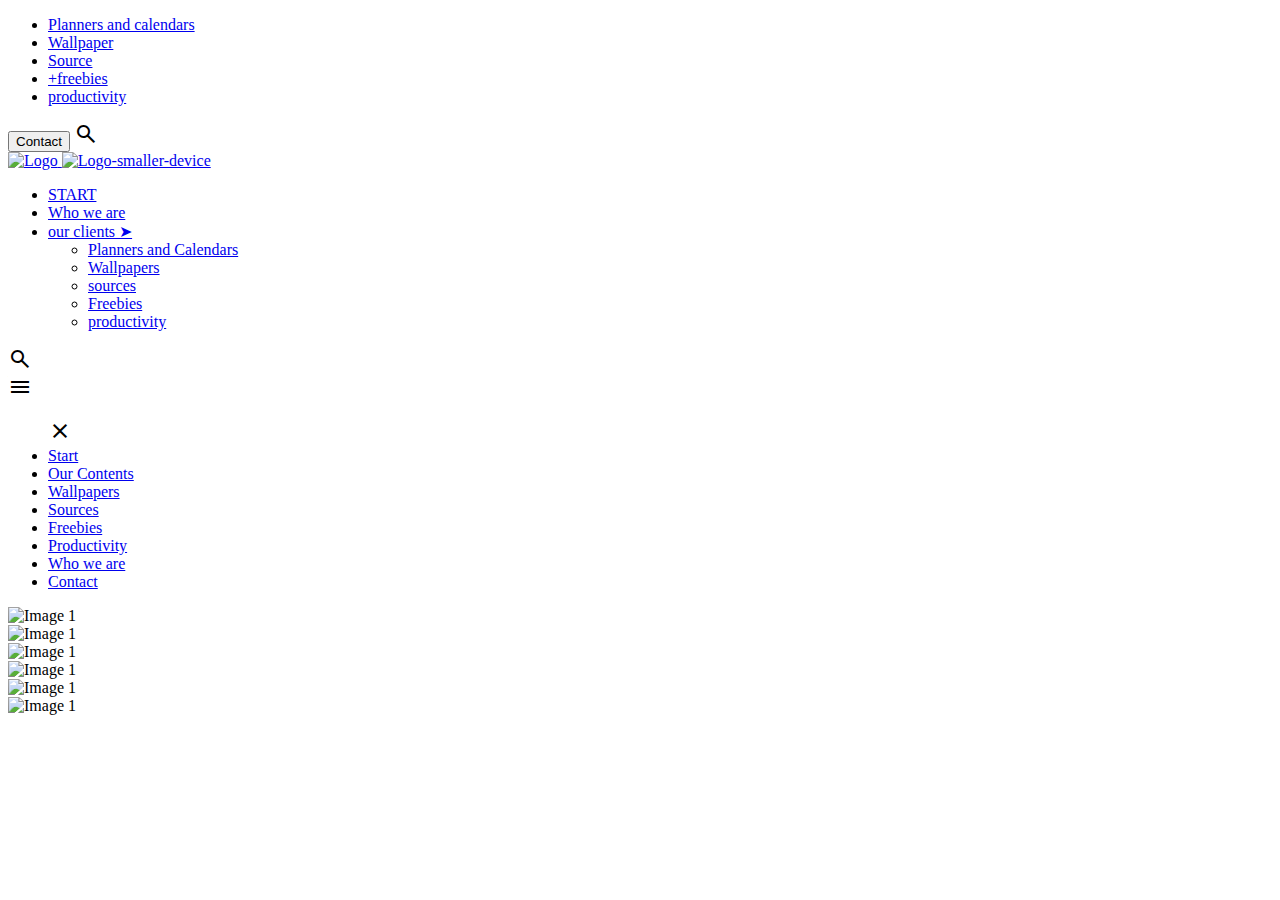
==== index.html @ 9fb8df24 "first commit" ====
<!DOCTYPE html>
<html lang="en">
  <head>
    <meta charset="UTF-8" />
    <meta name="viewport" content="width=device-width, initial-scale=1.0" />
    <title>Apenas Detalhes</title>
    <link rel="stylesheet" href="/client/styles.css" />
    <link
      rel="stylesheet"
      href="https://fonts.googleapis.com/css2?family=Material+Symbols+Outlined:opsz,wght,FILL,GRAD@20..48,100..700,0..1,-50..200"
    />
  </head>
  <body>
    <div class="wrapper">
      <div class="top-header">
        <nav class="top-header-left-side">
          <ul>
            <li><a href="#">Planners and calendars</a></li>
            <li><a href="#">Wallpaper</a></li>
            <li><a href="#">Source</a></li>
            <li><a href="#">+freebies</a></li>
            <li><a href="#">productivity</a></li>
          </ul>
        </nav>

        <div class="top-header-right-side">
          <button class="top-right-side-btn">Contact</button>
          <span class="material-symbols-outlined search-icon"> search </span>
        </div>
      </div>

      <header>
        <div class="main-header-logo-container-left-side">
          <a class="logo" href="#">
            <img
              class="logo-img"
              src="/client/images/site-logo-pri-apenas-detalhes-2048x228.png"
              alt="Logo"
            />
          </a>

          <a href="#">
            <img
              class="smaller-device-logo"
              src="/client/images/site-logo-sec-apenas-detalhes.png"
              alt="Logo-smaller-device"
            />
          </a>
        </div>
        <nav class="main-header-container-right-side">
          <ul class="main-header-container-ul">
            <li><a href="#">START</a></li>
            <li><a href="#">Who we are</a></li>
            <li id="menu-products">
              <a href="#">our clients &#x27A4;</a>

              <ul class="dropdown_products" id="dropdown-products">
                <li><a href="#">Planners and Calendars</a></li>
                <li><a href="#">Wallpapers</a></li>
                <li><a href="#">sources</a></li>
                <li><a href="#">Freebies</a></li>
                <li><a href="#">productivity</a></li>
              </ul>
            </li>
          </ul>

          <div class="smaller-device-hamburger-menu">
            <div class="search-icon-contianer">
              <span class="material-symbols-outlined search-icon">
                search
              </span>
            </div>
            <div class="hamburger-menu-icon-container">
              <span class="material-symbols-outlined hamburger-icon">
                menu
              </span>

              <div id="overlay">
                <ul class="hamburger-items">
                  <span class="material-symbols-outlined" id="close-icon">
                    close
                  </span>
                  <li><a href="#">Start</a></li>
                  <li><a href="#">Our Contents</a></li>
                  <li><a href="#">Wallpapers</a></li>
                  <li><a href="#">Sources</a></li>
                  <li><a href="#">Freebies</a></li>
                  <li><a href="#">Productivity</a></li>
                  <li><a href="#">Who we are</a></li>
                  <li><a href="#">Contact</a></li>
                </ul>
              </div>
            </div>
          </div>
        </nav>
      </header>

      <div class="slider">
        <div class="slides">
          <div class="slide">
            <img
              src="/client/images/apenas-detalhes-slide-inicio-1-2048x1415.jpg"
              alt="Image 1"
            />
          </div>
          <div class="slide">
            <img
              src="/client/images/apenas-detalhes-slide-inicio-2.jpg"
              alt="Image 1"
            />
          </div>
          <div class="slide">
            <img
              src="/client/images/apenas-detalhes-slide-inicio-3.jpg"
              alt="Image 1"
            />
          </div>
          <div class="slide">
            <img
              src="/client/images/apenas-detalhes-slide-inicio-4.jpg"
              alt="Image 1"
            />
          </div>
          <div class="slide">
            <img
              src="/client/images/apenas-detalhes-slide-inicio-6.jpg"
              alt="Image 1"
            />
          </div>
          <div class="slide">
            <img
              src="/client/images/apenas-detalhes-slide-inicio-7.jpg"
              alt="Image 1"
            />
          </div>
          <!-- Add more slides as needed -->
        </div>
      </div>
    </div>
    <script src="/client/index.js"></script>
  </body>
</html>
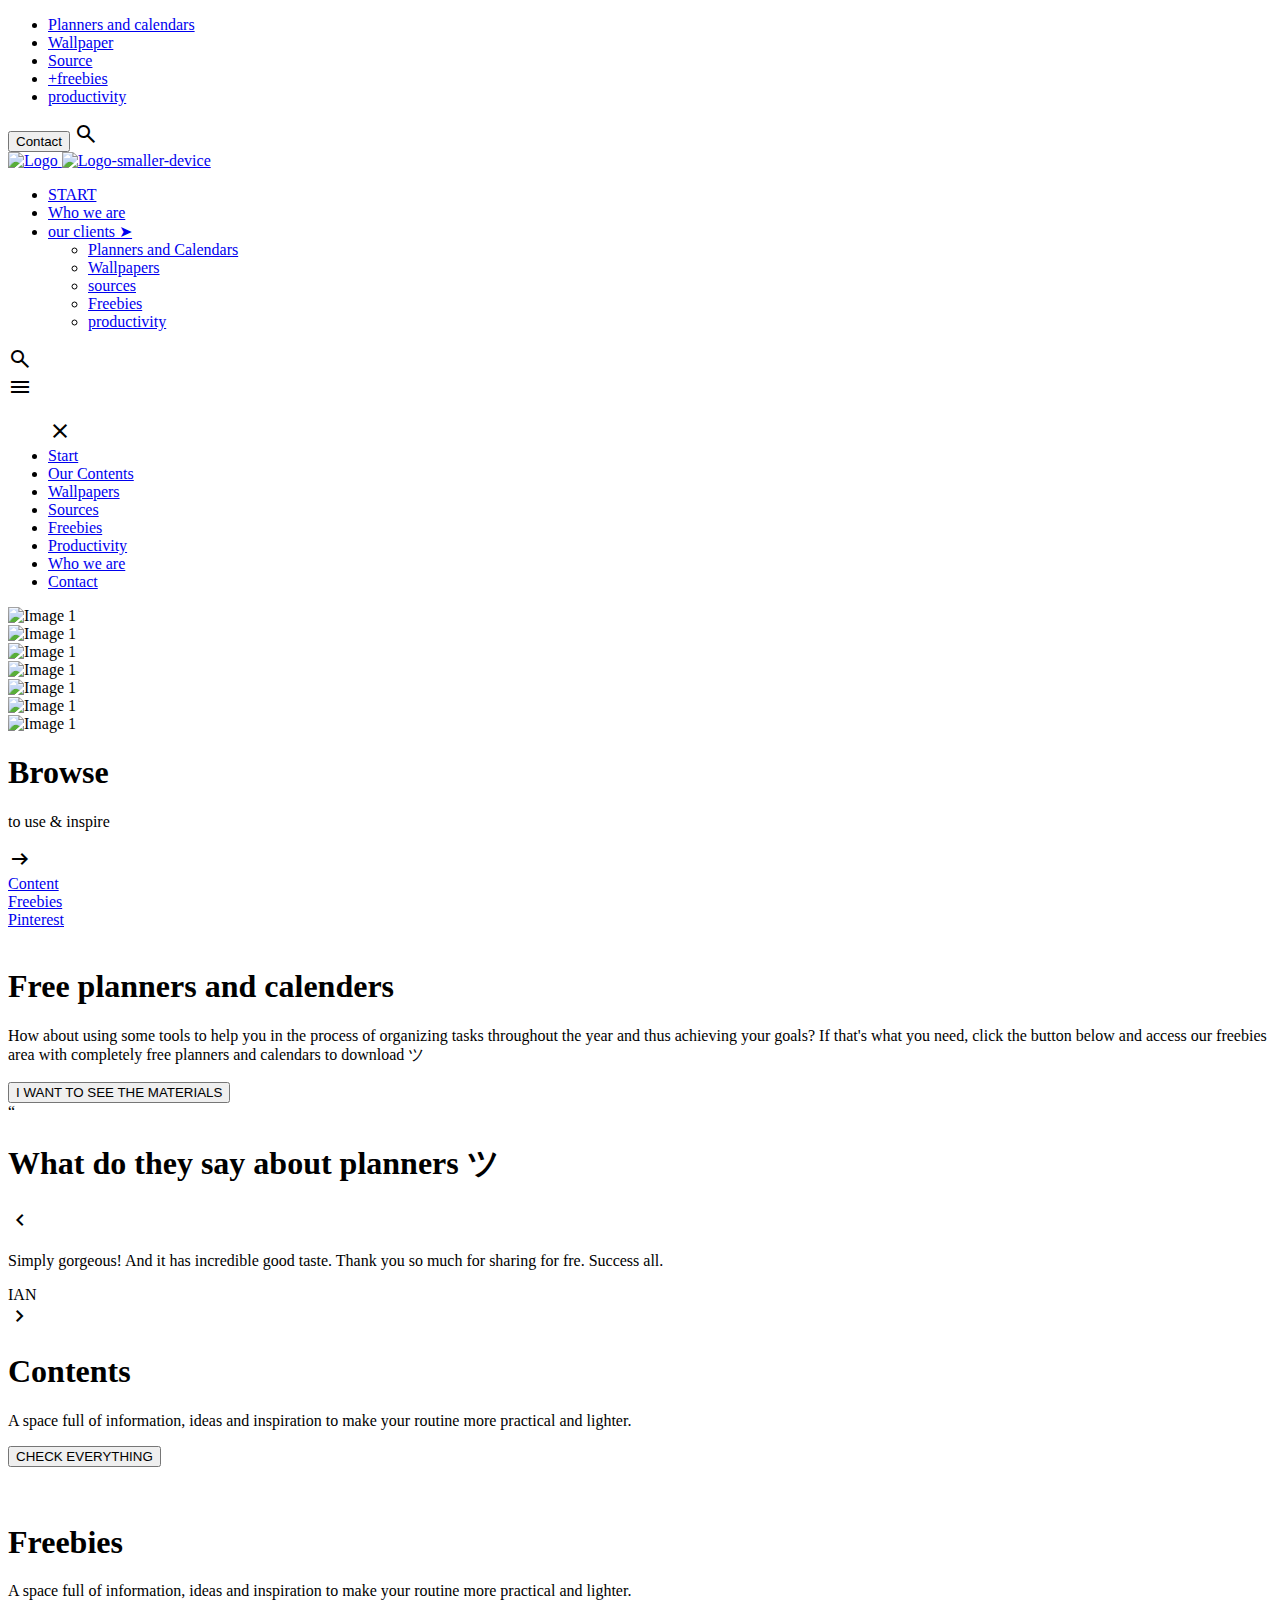
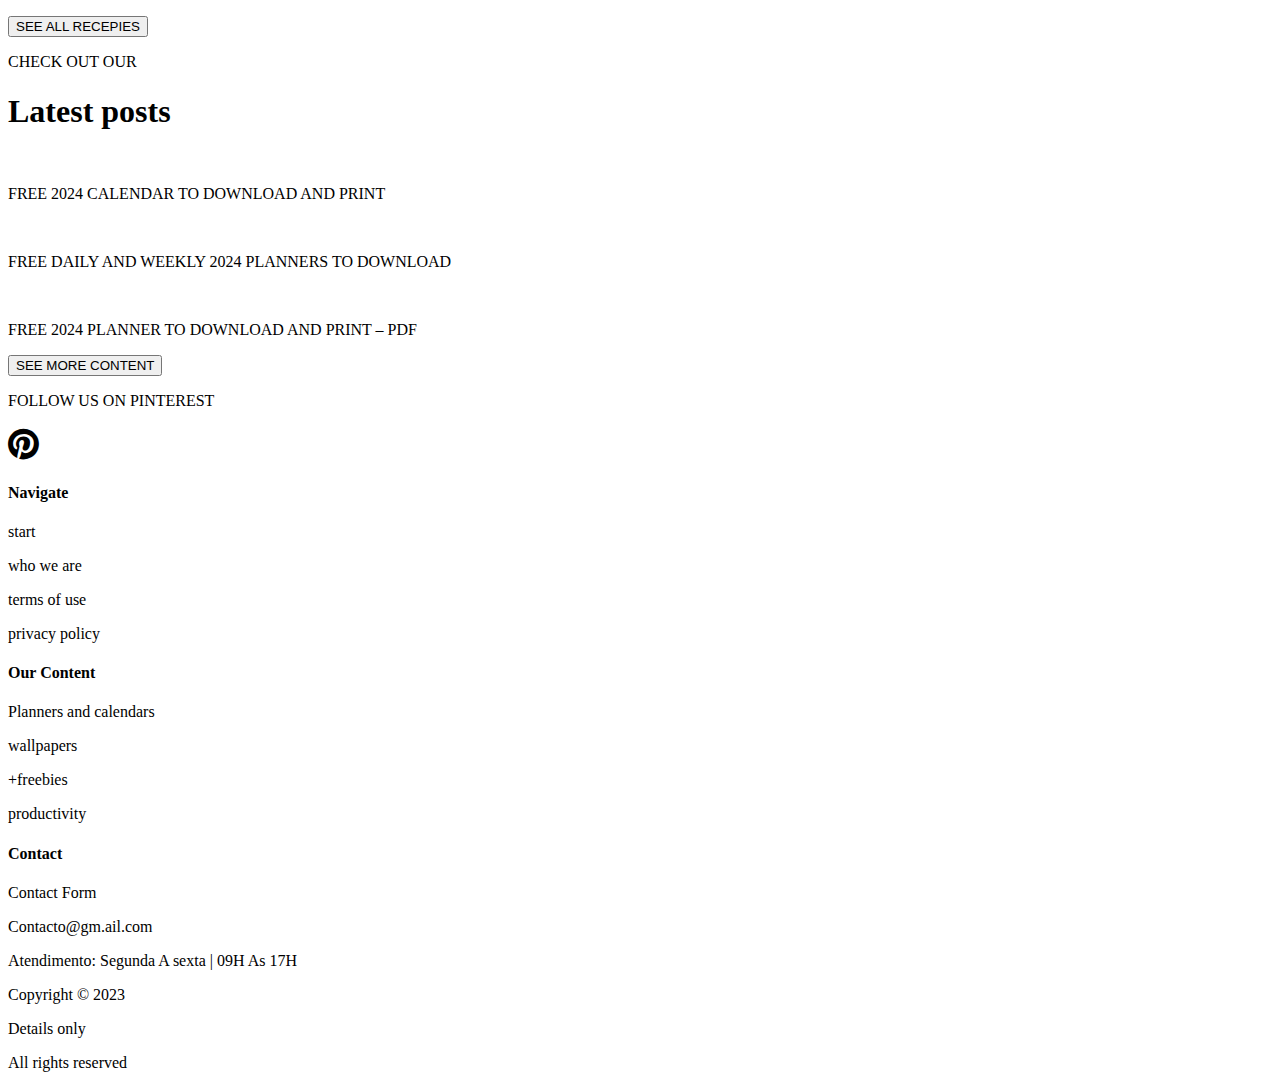
==== commit e31c0d54: "finished the front page" ====
--- a/index.html
+++ b/index.html
@@ -7,6 +7,10 @@
     <link rel="stylesheet" href="/client/styles.css" />
     <link
       rel="stylesheet"
+      href="https://cdnjs.cloudflare.com/ajax/libs/font-awesome/4.7.0/css/font-awesome.min.css"
+    />
+    <link
+      rel="stylesheet"
       href="https://fonts.googleapis.com/css2?family=Material+Symbols+Outlined:opsz,wght,FILL,GRAD@20..48,100..700,0..1,-50..200"
     />
   </head>
@@ -14,7 +18,7 @@
     <div class="wrapper">
       <div class="top-header">
         <nav class="top-header-left-side">
-          <ul>
+          <ul id="#navbar">
             <li><a href="#">Planners and calendars</a></li>
             <li><a href="#">Wallpaper</a></li>
             <li><a href="#">Source</a></li>
@@ -94,49 +98,252 @@
           </div>
         </nav>
       </header>
-
-      <div class="slider">
-        <div class="slides">
-          <div class="slide">
-            <img
-              src="/client/images/apenas-detalhes-slide-inicio-1-2048x1415.jpg"
-              alt="Image 1"
-            />
-          </div>
-          <div class="slide">
-            <img
-              src="/client/images/apenas-detalhes-slide-inicio-2.jpg"
-              alt="Image 1"
-            />
-          </div>
-          <div class="slide">
-            <img
-              src="/client/images/apenas-detalhes-slide-inicio-3.jpg"
-              alt="Image 1"
-            />
-          </div>
-          <div class="slide">
-            <img
-              src="/client/images/apenas-detalhes-slide-inicio-4.jpg"
-              alt="Image 1"
-            />
-          </div>
-          <div class="slide">
-            <img
-              src="/client/images/apenas-detalhes-slide-inicio-6.jpg"
-              alt="Image 1"
-            />
-          </div>
-          <div class="slide">
-            <img
-              src="/client/images/apenas-detalhes-slide-inicio-7.jpg"
-              alt="Image 1"
-            />
-          </div>
-          <!-- Add more slides as needed -->
-        </div>
-      </div>
     </div>
+
+    <main>
+      <div class="image-wrapper">
+        <div class="slide">
+          <img
+            src="/client/images/apenas-detalhes-slide-inicio-1-2048x1415.jpg"
+            alt="Image 1"
+          />
+        </div>
+        <div class="slide">
+          <img
+            src="/client/images/apenas-detalhes-slide-inicio-2.jpg"
+            alt="Image 1"
+          />
+        </div>
+        <div class="slide">
+          <img
+            src="/client/images/apenas-detalhes-slide-inicio-3.jpg"
+            alt="Image 1"
+          />
+        </div>
+        <div class="slide">
+          <img
+            src="/client/images/apenas-detalhes-slide-inicio-4.jpg"
+            alt="Image 1"
+          />
+        </div>
+        <div class="slide">
+          <img
+            src="/client/images/apenas-detalhes-home-1-new-2048x1415.jpg"
+            alt="Image 1"
+          />
+        </div>
+        <div class="slide">
+          <img
+            src="/client/images/apenas-detalhes-slide-inicio-6.jpg"
+            alt="Image 1"
+          />
+        </div>
+        <div class="slide">
+          <img
+            src="/client/images/apenas-detalhes-slide-inicio-7.jpg"
+            alt="Image 1"
+          />
+        </div>
+
+        <!-- Add more slides as needed -->
+      </div>
+    </main>
+
+    <div class="wrapper">
+      <section class="browse-section">
+        <div class="browse-text">
+          <h1>Browse</h1>
+          <p>to use & inspire</p>
+          <span class="material-symbols-outlined arrow-right-icon">
+            arrow_right_alt
+          </span>
+        </div>
+        <div class="browse-content-container">
+          <div class="contents background1"><a href="#">Content</a></div>
+          <div class="contents background2"><a href="#">Freebies</a></div>
+          <div class="contents background3"><a href="#">Pinterest</a></div>
+        </div>
+      </section>
+
+      <section class="planers">
+        <div class="left-side-planers">
+          <div class="slider-planers">
+            <div id="img-slider">
+              <img
+                class="changer-img"
+                src="/client/images/apenas-detalhes-planejamento-inicio-1-scaled.jpg"
+                alt=""
+              />
+            </div>
+          </div>
+        </div>
+
+        <div class="right-side-planers">
+          <h1>Free planners and calenders</h1>
+          <p>
+            How about using some tools to help you in the process of organizing
+            tasks throughout the year and thus achieving your goals? If that's
+            what you need, click the button below and access our freebies area
+            with completely free planners and calendars to download ツ
+          </p>
+          <a href="#">
+            <button class="right-side-planers-btn">
+              I WANT TO SEE THE MATERIALS
+            </button>
+          </a>
+        </div>
+      </section>
+
+      <section class="about-planners">
+        <div class="about-container">
+          <div class="about-container-header">
+            <span class="reverse-comma">“</span>
+            <h1>What do they say about planners ツ</h1>
+          </div>
+
+          <div class="about-text-carousel">
+            <span class="material-symbols-outlined" id="arrow-carousel1">
+              chevron_left
+            </span>
+
+            <div class="about-text-container">
+              <p class="review">
+                Simply gorgeous! And it has incredible good taste. Thank you so
+                much for sharing for fre. Success all.
+              </p>
+              <span class="name">IAN</span>
+            </div>
+
+            <span class="material-symbols-outlined" id="arrow-carousel2">
+              chevron_right
+            </span>
+          </div>
+        </div>
+      </section>
+    </div>
+
+    <section class="check-everything">
+      <div class="left-section-check">
+        <h1>Contents</h1>
+        <p>
+          A space full of information, ideas and inspiration to make your
+          routine more practical and lighter.
+        </p>
+        <button class="check-verything-btn">CHECK EVERYTHING</button>
+      </div>
+
+      <div class="right-section-check">
+        <div class="img-container-check">
+          <img
+            src="/client/images/apenas-detalhes-quadro-conteudos-inicio-1-2048x2048.jpg"
+            alt=""
+          />
+        </div>
+      </div>
+    </section>
+
+    <section class="see-all-recepies">
+      <div class="left-section-recepies">
+        <div class="img-container-check">
+          <img
+            src="/client/images/apenas-detalhes-quadro-conteudos-inicio-2-2048x2048.jpg"
+            alt=""
+          />
+        </div>
+      </div>
+
+      <div class="right-section-recepies">
+        <h1>Freebies</h1>
+        <p>
+          A space full of information, ideas and inspiration to make your
+          routine more practical and lighter.
+        </p>
+        <button class="see-all-recepies-btn">SEE ALL RECEPIES</button>
+      </div>
+    </section>
+
+    <section class="latest">
+      <div class="latest-header">
+        <p>CHECK OUT OUR</p>
+        <h1>Latest posts</h1>
+      </div>
+
+      <div class="latest-container">
+        <div class="latest-container-items">
+          <div class="latest-img-container">
+            <img
+              src="/client/images/apenas-detalhes-planejamento-inicio-3-scaled.jpg"
+              alt=""
+            />
+          </div>
+          <p>FREE 2024 CALENDAR TO DOWNLOAD AND PRINT</p>
+        </div>
+        <div class="latest-container-items">
+          <div class="latest-img-container">
+            <img
+              src="/client/images/apenas-detalhes-planejamento-inicio-2-scaled.jpg"
+              alt=""
+            />
+          </div>
+
+          <p>FREE DAILY AND WEEKLY 2024 PLANNERS TO DOWNLOAD</p>
+        </div>
+        <div class="latest-container-items">
+          <div class="latest-img-container">
+            <img
+              src="/client/images/apenas-detalhes-planejamento-inicio-1-scaled.jpg"
+              alt=""
+            />
+          </div>
+
+          <p>FREE 2024 PLANNER TO DOWNLOAD AND PRINT – PDF</p>
+        </div>
+      </div>
+
+      <div class="latest-button">
+        <button class="see-more-btn">SEE MORE CONTENT</button>
+      </div>
+    </section>
+
+    <footer>
+      <div class="top-footer">
+        <p>FOLLOW US ON PINTEREST</p>
+        <i class="fa fa-pinterest" style="font-size: 36px"></i>
+      </div>
+
+      <div class="middle-footer">
+        <div class="middle-footer-container">
+          <h4>Navigate</h4>
+          <p>start</p>
+          <p>who we are</p>
+          <p>terms of use</p>
+          <p>privacy policy</p>
+        </div>
+
+        <div class="middle-footer-container">
+          <h4>Our Content</h4>
+          <p>Planners and calendars</p>
+          <p>wallpapers</p>
+          <p>+freebies</p>
+          <p>productivity</p>
+        </div>
+
+        <div class="middle-footer-container">
+          <h4>Contact</h4>
+          <p>Contact Form</p>
+          <p>Contacto@gm.ail.com</p>
+          <p>Atendimento: Segunda A sexta | 09H As 17H</p>
+        </div>
+      </div>
+
+      <div class="bottom-footer">
+        <p>Copyright © 2023</p>
+
+        <p>Details only</p>
+        <p>All rights reserved</p>
+      </div>
+    </footer>
+
     <script src="/client/index.js"></script>
   </body>
 </html>
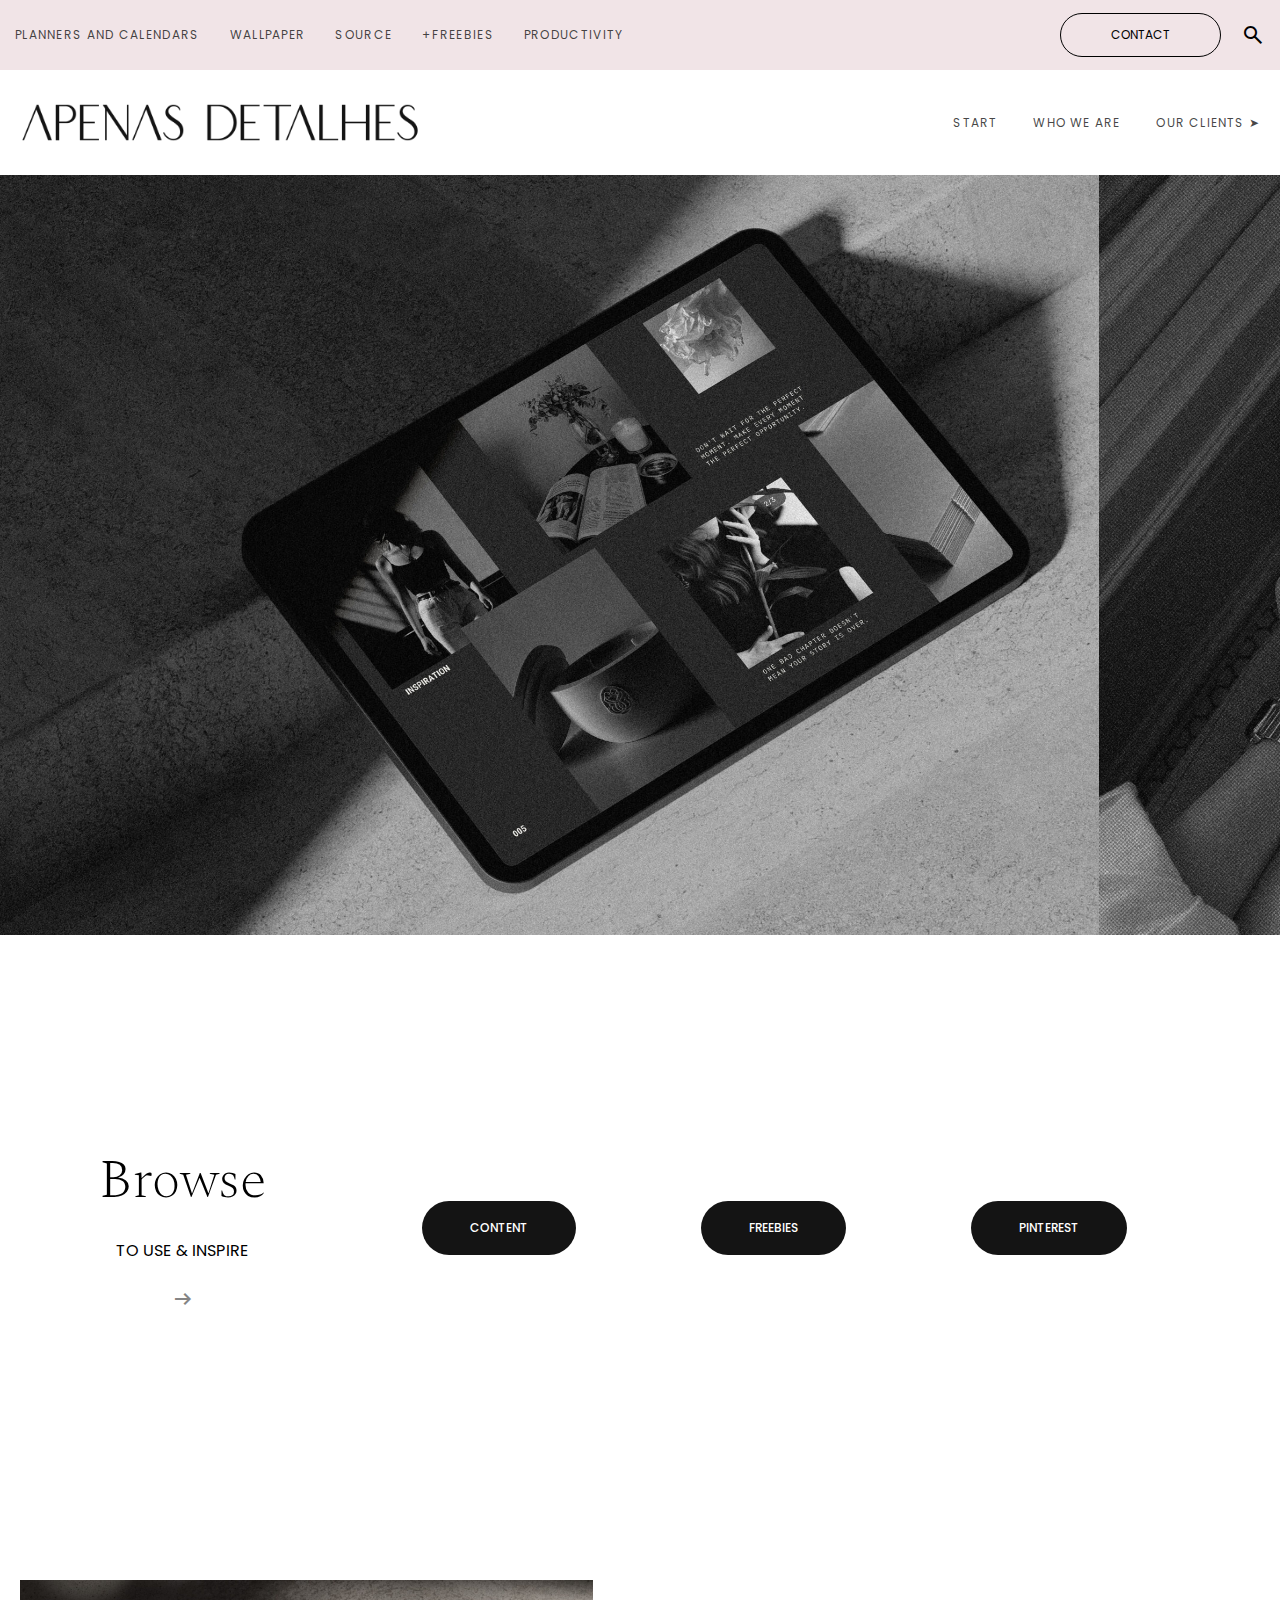
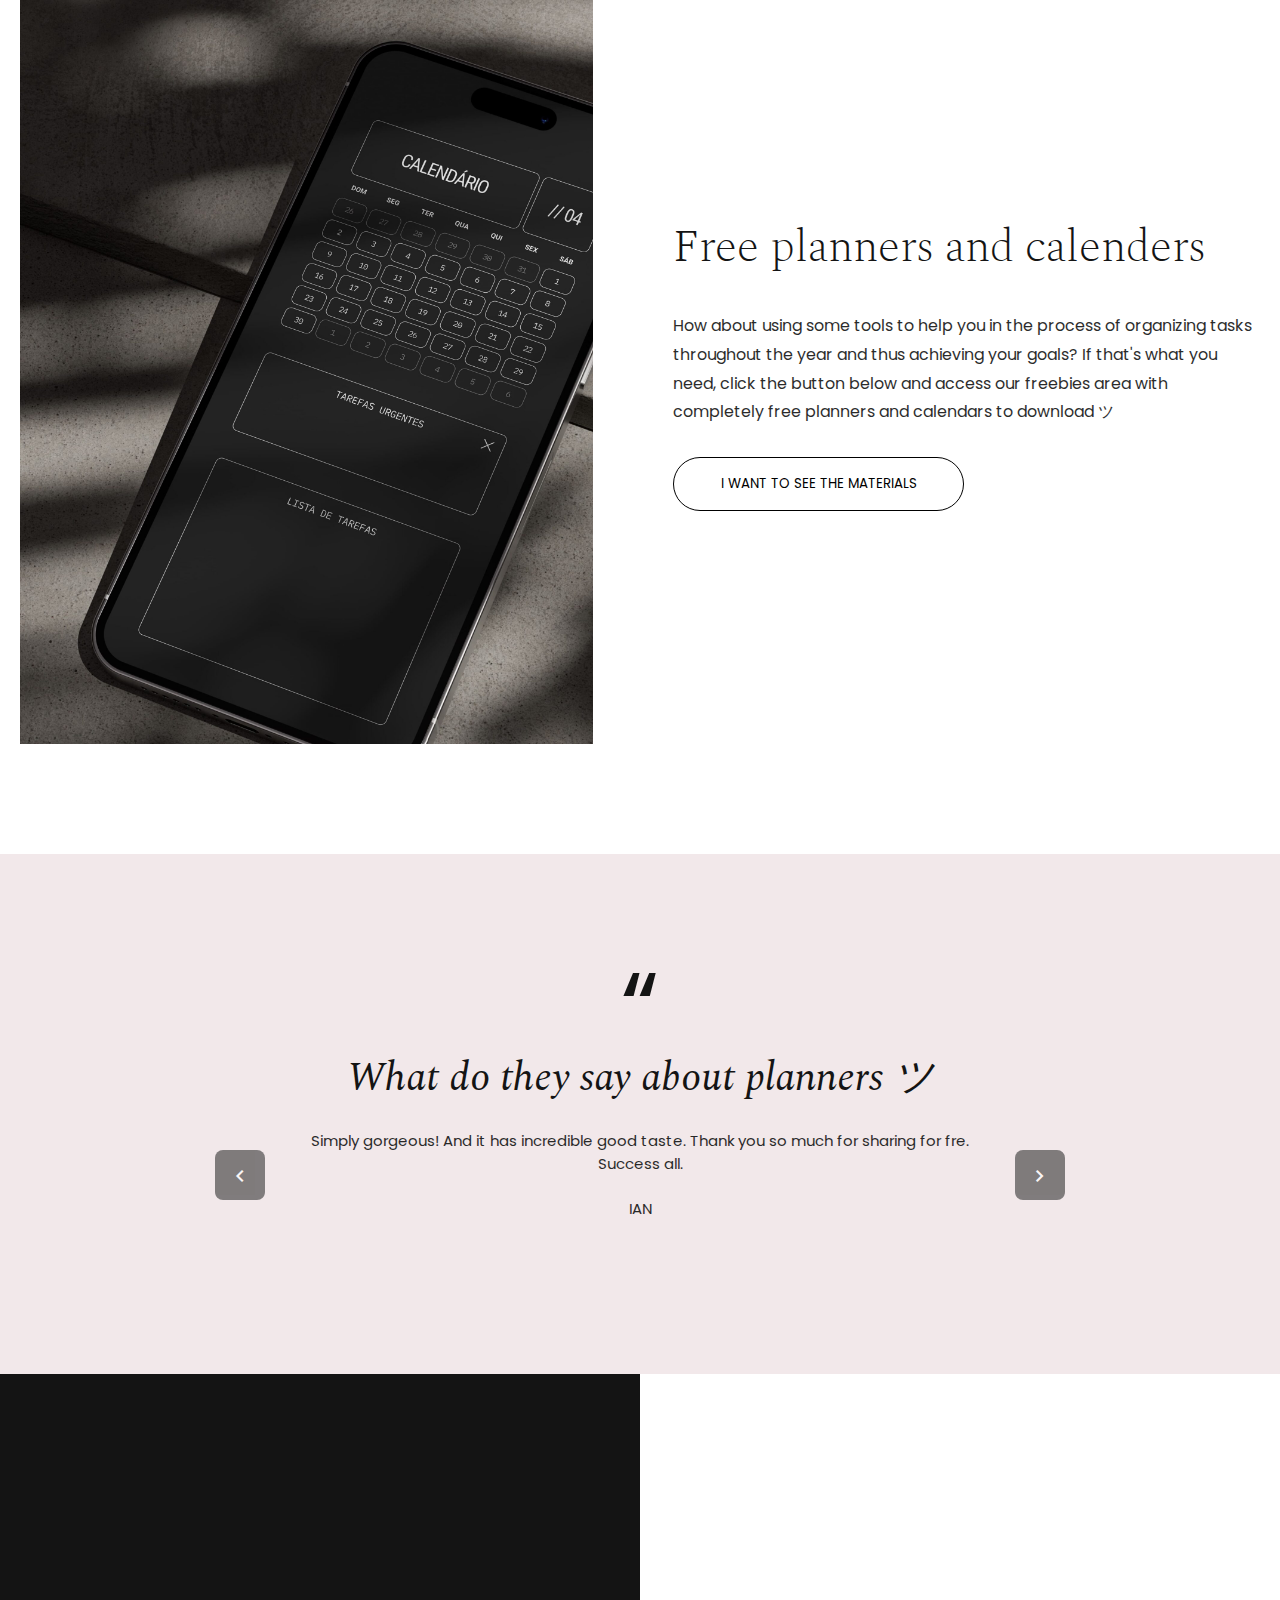
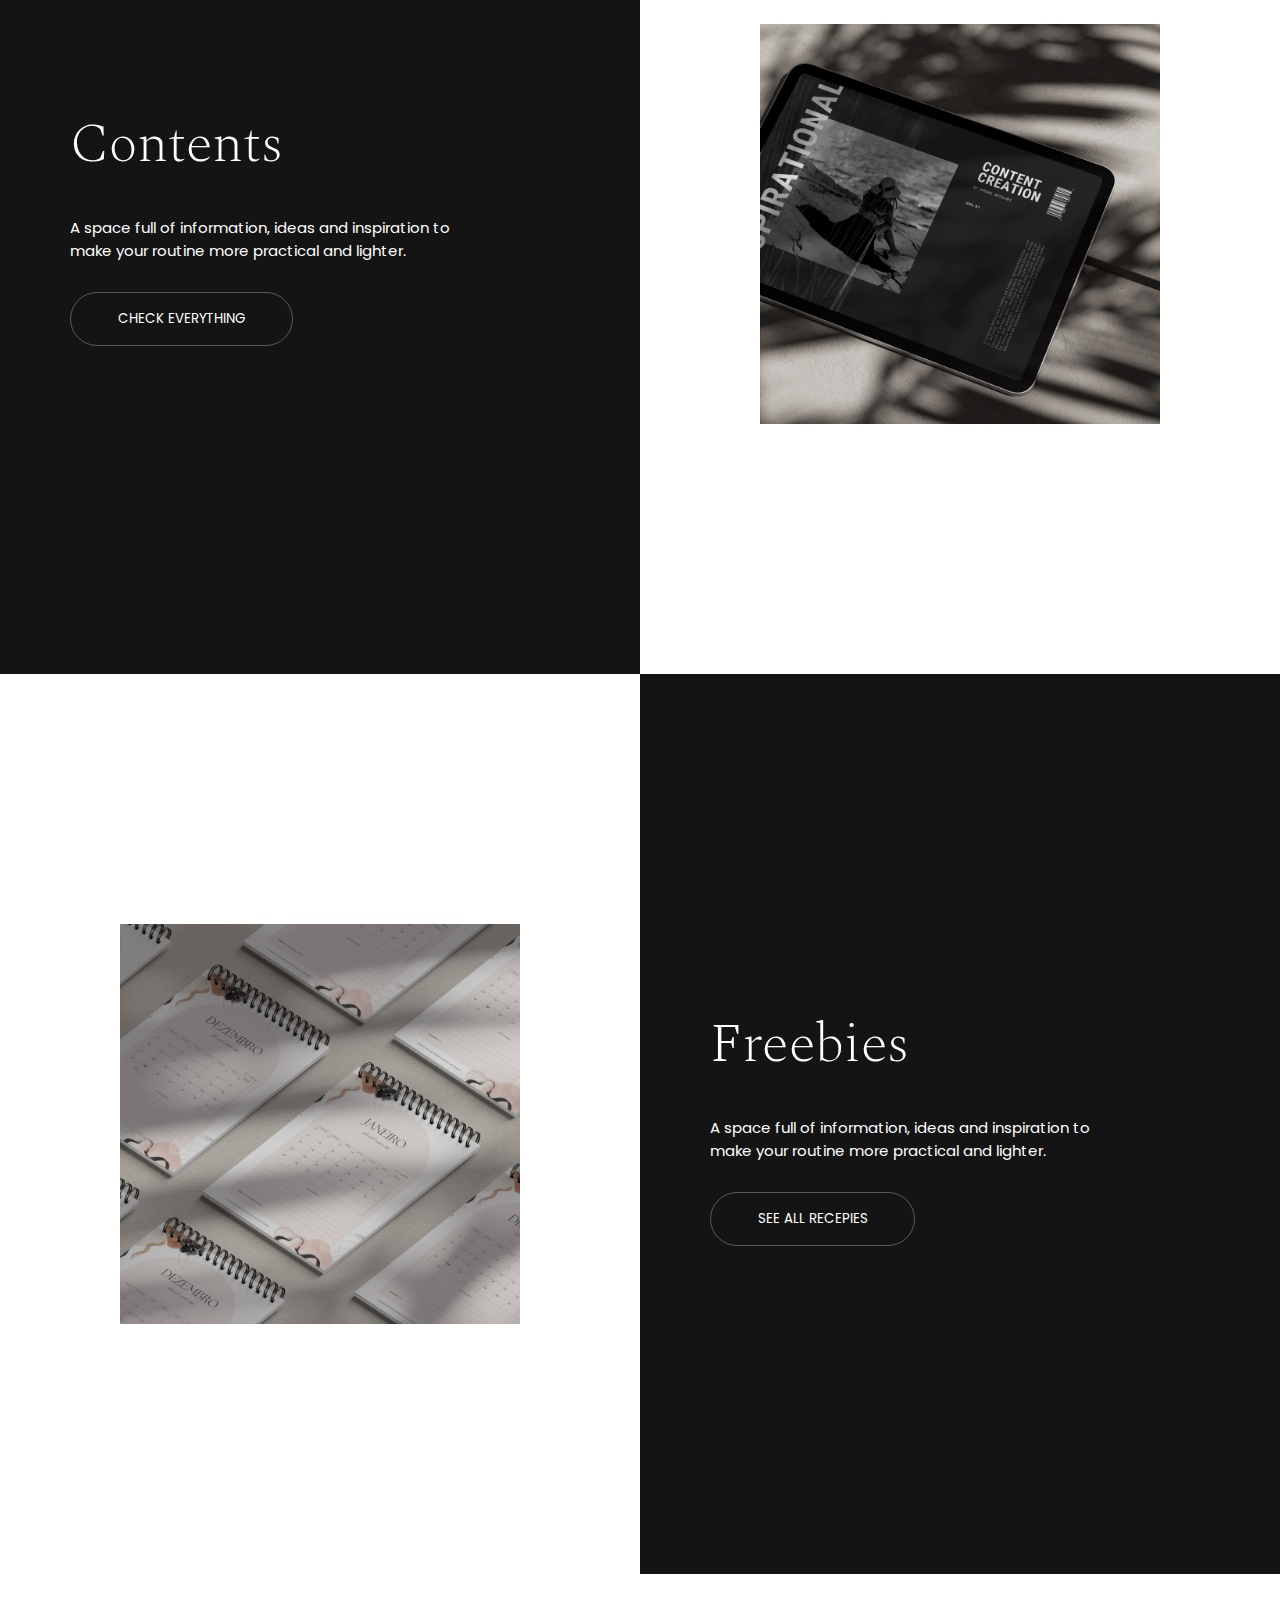
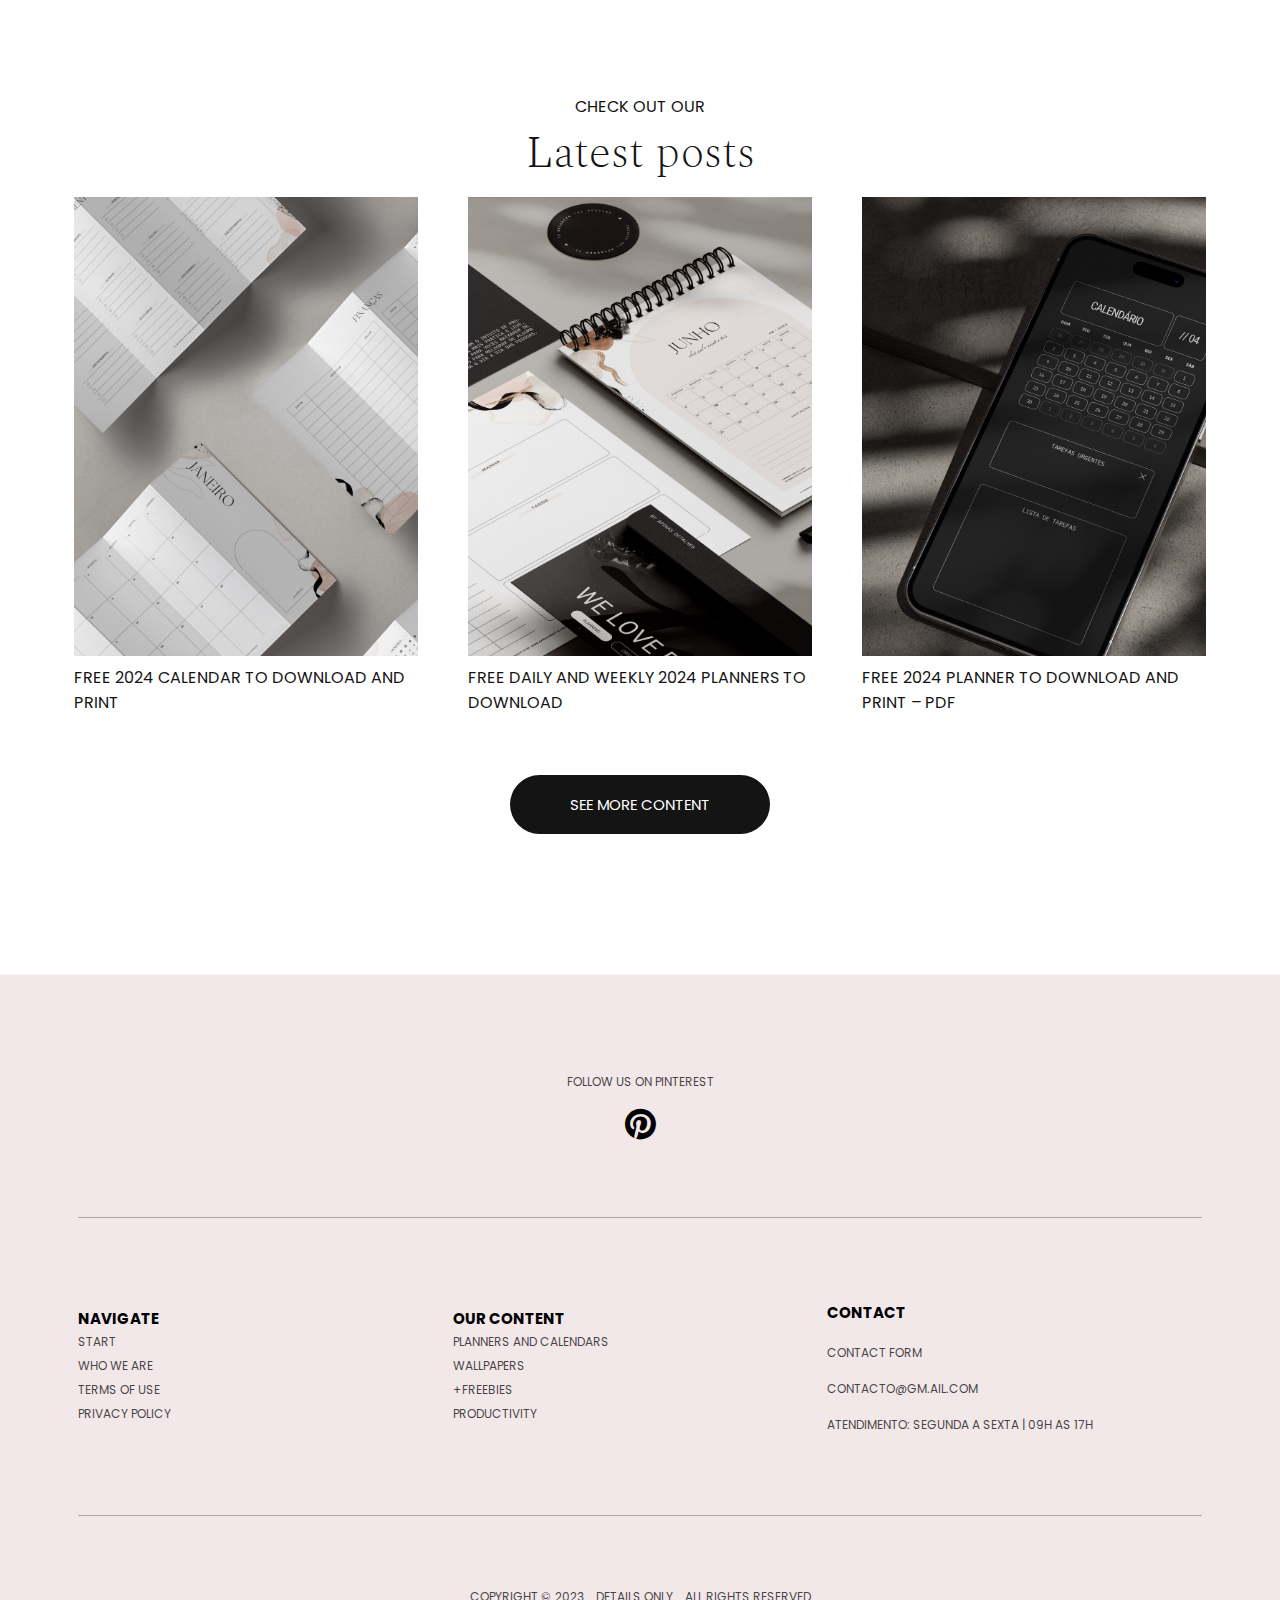
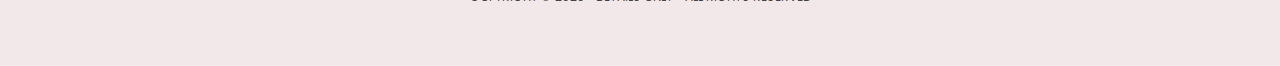
==== commit 8e799b53: "Finished" ====
--- a/index.html
+++ b/index.html
@@ -4,7 +4,7 @@
     <meta charset="UTF-8" />
     <meta name="viewport" content="width=device-width, initial-scale=1.0" />
     <title>Apenas Detalhes</title>
-    <link rel="stylesheet" href="/client/styles.css" />
+    <link rel="stylesheet" href="./styles.css" />
     <link
       rel="stylesheet"
       href="https://cdnjs.cloudflare.com/ajax/libs/font-awesome/4.7.0/css/font-awesome.min.css"
@@ -19,51 +19,55 @@
       <div class="top-header">
         <nav class="top-header-left-side">
           <ul id="#navbar">
-            <li><a href="#">Planners and calendars</a></li>
-            <li><a href="#">Wallpaper</a></li>
-            <li><a href="#">Source</a></li>
-            <li><a href="#">+freebies</a></li>
-            <li><a href="#">productivity</a></li>
+            <li><a href="./start.html">Planners and calendars</a></li>
+            <li><a href="./start.html">Wallpaper</a></li>
+            <li><a href="./start.html">Source</a></li>
+            <li><a href="./start.html">+freebies</a></li>
+            <li><a href="./start.html">productivity</a></li>
           </ul>
         </nav>
 
         <div class="top-header-right-side">
-          <button class="top-right-side-btn">Contact</button>
+          <a href="./contact.html">
+            <button class="top-right-side-btn">Contact</button>
+          </a>
+
           <span class="material-symbols-outlined search-icon"> search </span>
         </div>
       </div>
 
       <header>
         <div class="main-header-logo-container-left-side">
-          <a class="logo" href="#">
+          <a class="logo" href="./index.html">
             <img
               class="logo-img"
-              src="/client/images/site-logo-pri-apenas-detalhes-2048x228.png"
+              src="./images/site-logo-pri-apenas-detalhes-2048x228.png"
               alt="Logo"
             />
           </a>
 
-          <a href="#">
+          <a href="./index.html">
             <img
               class="smaller-device-logo"
-              src="/client/images/site-logo-sec-apenas-detalhes.png"
+              src="./images/site-logo-sec-apenas-detalhes.png"
               alt="Logo-smaller-device"
             />
           </a>
         </div>
+
         <nav class="main-header-container-right-side">
           <ul class="main-header-container-ul">
-            <li><a href="#">START</a></li>
-            <li><a href="#">Who we are</a></li>
+            <li><a href="./start.html">START</a></li>
+            <li><a href="./who-we-are.html">Who we are</a></li>
             <li id="menu-products">
               <a href="#">our clients &#x27A4;</a>
 
               <ul class="dropdown_products" id="dropdown-products">
-                <li><a href="#">Planners and Calendars</a></li>
-                <li><a href="#">Wallpapers</a></li>
-                <li><a href="#">sources</a></li>
-                <li><a href="#">Freebies</a></li>
-                <li><a href="#">productivity</a></li>
+                <li><a href="./start.html">Planners and Calendars</a></li>
+                <li><a href="./start.html">Wallpapers</a></li>
+                <li><a href="./start.html">sources</a></li>
+                <li><a href="./start.html">Freebies</a></li>
+                <li><a href="./start.html">productivity</a></li>
               </ul>
             </li>
           </ul>
@@ -84,14 +88,14 @@
                   <span class="material-symbols-outlined" id="close-icon">
                     close
                   </span>
-                  <li><a href="#">Start</a></li>
-                  <li><a href="#">Our Contents</a></li>
-                  <li><a href="#">Wallpapers</a></li>
-                  <li><a href="#">Sources</a></li>
-                  <li><a href="#">Freebies</a></li>
-                  <li><a href="#">Productivity</a></li>
-                  <li><a href="#">Who we are</a></li>
-                  <li><a href="#">Contact</a></li>
+                  <li><a href="./start.html">Start</a></li>
+                  <li><a href="./start.html">Our Contents</a></li>
+                  <li><a href="./start.html">Wallpapers</a></li>
+                  <li><a href="./start.html">Sources</a></li>
+                  <li><a href="./start.html">Freebies</a></li>
+                  <li><a href="./start.html">Productivity</a></li>
+                  <li><a href="./start.html">Who we are</a></li>
+                  <li><a href="./contact.html">Contact</a></li>
                 </ul>
               </div>
             </div>
@@ -104,43 +108,43 @@
       <div class="image-wrapper">
         <div class="slide">
           <img
-            src="/client/images/apenas-detalhes-slide-inicio-1-2048x1415.jpg"
-            alt="Image 1"
-          />
-        </div>
-        <div class="slide">
-          <img
-            src="/client/images/apenas-detalhes-slide-inicio-2.jpg"
-            alt="Image 1"
-          />
-        </div>
-        <div class="slide">
-          <img
-            src="/client/images/apenas-detalhes-slide-inicio-3.jpg"
-            alt="Image 1"
-          />
-        </div>
-        <div class="slide">
-          <img
-            src="/client/images/apenas-detalhes-slide-inicio-4.jpg"
-            alt="Image 1"
-          />
-        </div>
-        <div class="slide">
-          <img
-            src="/client/images/apenas-detalhes-home-1-new-2048x1415.jpg"
-            alt="Image 1"
-          />
-        </div>
-        <div class="slide">
-          <img
-            src="/client/images/apenas-detalhes-slide-inicio-6.jpg"
-            alt="Image 1"
-          />
-        </div>
-        <div class="slide">
-          <img
-            src="/client/images/apenas-detalhes-slide-inicio-7.jpg"
+            src="./images/apenas-detalhes-slide-inicio-1-2048x1415.jpg"
+            alt="Image 1"
+          />
+        </div>
+        <div class="slide">
+          <img
+            src="./images/apenas-detalhes-slide-inicio-2.jpg"
+            alt="Image 1"
+          />
+        </div>
+        <div class="slide">
+          <img
+            src="./images/apenas-detalhes-slide-inicio-3.jpg"
+            alt="Image 1"
+          />
+        </div>
+        <div class="slide">
+          <img
+            src="./images/apenas-detalhes-slide-inicio-4.jpg"
+            alt="Image 1"
+          />
+        </div>
+        <div class="slide">
+          <img
+            src="./images/apenas-detalhes-home-1-new-2048x1415.jpg"
+            alt="Image 1"
+          />
+        </div>
+        <div class="slide">
+          <img
+            src="./images/apenas-detalhes-slide-inicio-6.jpg"
+            alt="Image 1"
+          />
+        </div>
+        <div class="slide">
+          <img
+            src="./images/apenas-detalhes-slide-inicio-7.jpg"
             alt="Image 1"
           />
         </div>
@@ -159,9 +163,15 @@
           </span>
         </div>
         <div class="browse-content-container">
-          <div class="contents background1"><a href="#">Content</a></div>
-          <div class="contents background2"><a href="#">Freebies</a></div>
-          <div class="contents background3"><a href="#">Pinterest</a></div>
+          <div class="contents background1">
+            <a href="./start.html">Content</a>
+          </div>
+          <div class="contents background2">
+            <a href="./start.html">Freebies</a>
+          </div>
+          <div class="contents background3">
+            <a href="./start.html">Pinterest</a>
+          </div>
         </div>
       </section>
 
@@ -171,7 +181,7 @@
             <div id="img-slider">
               <img
                 class="changer-img"
-                src="/client/images/apenas-detalhes-planejamento-inicio-1-scaled.jpg"
+                src="./images/apenas-detalhes-planejamento-inicio-1-scaled.jpg"
                 alt=""
               />
             </div>
@@ -229,13 +239,15 @@
           A space full of information, ideas and inspiration to make your
           routine more practical and lighter.
         </p>
-        <button class="check-verything-btn">CHECK EVERYTHING</button>
+        <a href="./start.html"
+          ><button class="check-verything-btn">CHECK EVERYTHING</button></a
+        >
       </div>
 
       <div class="right-section-check">
         <div class="img-container-check">
           <img
-            src="/client/images/apenas-detalhes-quadro-conteudos-inicio-1-2048x2048.jpg"
+            src="./images/apenas-detalhes-quadro-conteudos-inicio-1-2048x2048.jpg"
             alt=""
           />
         </div>
@@ -246,7 +258,7 @@
       <div class="left-section-recepies">
         <div class="img-container-check">
           <img
-            src="/client/images/apenas-detalhes-quadro-conteudos-inicio-2-2048x2048.jpg"
+            src="./images/apenas-detalhes-quadro-conteudos-inicio-2-2048x2048.jpg"
             alt=""
           />
         </div>
@@ -258,7 +270,9 @@
           A space full of information, ideas and inspiration to make your
           routine more practical and lighter.
         </p>
-        <button class="see-all-recepies-btn">SEE ALL RECEPIES</button>
+        <a href="./start.html"
+          ><button class="see-all-recepies-btn">SEE ALL RECEPIES</button></a
+        >
       </div>
     </section>
 
@@ -272,7 +286,7 @@
         <div class="latest-container-items">
           <div class="latest-img-container">
             <img
-              src="/client/images/apenas-detalhes-planejamento-inicio-3-scaled.jpg"
+              src="./images/apenas-detalhes-planejamento-inicio-3-scaled.jpg"
               alt=""
             />
           </div>
@@ -281,7 +295,7 @@
         <div class="latest-container-items">
           <div class="latest-img-container">
             <img
-              src="/client/images/apenas-detalhes-planejamento-inicio-2-scaled.jpg"
+              src="./images/apenas-detalhes-planejamento-inicio-2-scaled.jpg"
               alt=""
             />
           </div>
@@ -291,7 +305,7 @@
         <div class="latest-container-items">
           <div class="latest-img-container">
             <img
-              src="/client/images/apenas-detalhes-planejamento-inicio-1-scaled.jpg"
+              src="./images/apenas-detalhes-planejamento-inicio-1-scaled.jpg"
               alt=""
             />
           </div>
@@ -301,7 +315,9 @@
       </div>
 
       <div class="latest-button">
-        <button class="see-more-btn">SEE MORE CONTENT</button>
+        <a href="./start.html">
+          <button class="see-more-btn">SEE MORE CONTENT</button>
+        </a>
       </div>
     </section>
 
@@ -344,6 +360,6 @@
       </div>
     </footer>
 
-    <script src="/client/index.js"></script>
+    <script src="./index.js"></script>
   </body>
 </html>
--- a/styles.css
+++ b/styles.css
@@ -0,0 +1,887 @@
+@import url("https://fonts.googleapis.com/css2?family=Poppins:ital,wght@0,100;0,200;0,300;0,400;0,500;0,600;0,700;0,800;0,900;1,100;1,200;1,300;1,400;1,500;1,600;1,700;1,800;1,900&family=Spectral:ital,wght@0,200;0,300;0,400;0,500;0,600;0,700;0,800;1,200;1,300;1,400;1,500;1,600;1,700;1,800&family=Whisper&display=swap");
+* {
+  margin: 0;
+  padding: 0;
+  box-sizing: border-box;
+  font-family: "Poppins", sans-serif;
+  /* font-family: Arial, Helvetica, sans-serif; */
+  /* font-family: system-ui, -apple-system, BlinkMacSystemFont, 'Segoe UI', Roboto, Oxygen, Ubuntu, Cantarell, 'Open Sans', 'Helvetica Neue', sans-serif; */
+}
+
+html {
+  font-size: 62.5%;
+}
+
+/* #f78da7 - pink */
+/* #141414 - black */
+
+.wrapper {
+  max-width: 1870px;
+  margin: 0 auto;
+  padding: 0 1em;
+}
+
+.top-header {
+  display: flex;
+  justify-content: space-between;
+  background-color: rgb(241, 228, 231);
+  align-items: center;
+  padding: 1.3em 1.5em;
+  /* box-shadow: 0 0 0 100vmax rgb(241, 228, 231);
+  clip-path: inset(0 -100vmax); */
+
+  position: fixed;
+  top: 0;
+  right: 0;
+  z-index: 1;
+  width: 100%;
+}
+
+.top-header-left-side ul {
+  display: flex;
+  list-style: none;
+  gap: 3em;
+}
+
+.top-header-left-side ul li a {
+  text-decoration: none;
+  text-transform: uppercase;
+  color: rgba(20, 20, 20, 0.8);
+  font-size: 1.2em;
+  letter-spacing: 1.3px;
+
+  position: relative;
+}
+
+.top-header-left-side ul li a::before {
+  content: "";
+  position: absolute;
+  width: 0;
+  height: 1px;
+  border-bottom: 2px solid #333;
+  transition: 0.3s ease-in-out;
+  bottom: -6px;
+}
+
+.top-header-left-side ul li a:hover::before {
+  width: 100%;
+}
+
+.top-header-left-side ul li a:hover {
+  opacity: 0.6;
+}
+
+.top-header-right-side {
+  display: flex;
+  gap: 2em;
+  align-items: center;
+}
+
+.top-right-side-btn {
+  background: transparent;
+  padding: 12px 50px 12px 50px;
+  width: 100%;
+  border: none;
+  border: 1px solid black;
+  border-radius: 50px;
+  text-transform: uppercase;
+  font-size: 1.2em;
+  cursor: pointer;
+}
+
+.top-right-side-btn:hover,
+.search-icon:hover {
+  cursor: pointer;
+  color: rgb(87, 87, 87);
+}
+
+header {
+  display: flex;
+  justify-content: space-between;
+  align-items: center;
+  margin: 3em 1em;
+  text-transform: uppercase;
+  letter-spacing: 1.2px;
+
+  margin-top: 10em;
+}
+
+.main-header-logo-container-left-side .logo {
+  display: block;
+  width: 400px;
+  height: 45px;
+}
+
+.main-header-logo-container-left-side .logo img {
+  width: 100%;
+}
+
+.smaller-device-logo {
+  display: none;
+}
+
+.main-header-container-menu {
+  display: flex;
+  list-style: none;
+  gap: 3em;
+}
+
+/* Drop down products  */
+#dropdown-products {
+  display: none;
+}
+
+#menu-products:hover #dropdown-products {
+  display: block;
+}
+
+.main-header-container-right-side {
+  position: relative;
+}
+
+#dropdown-products {
+  z-index: 99;
+  line-height: 2;
+  position: absolute;
+  padding: 0.5em;
+  width: 250px;
+  height: auto;
+  top: 50px;
+  right: 0px;
+  background-color: rgb(223, 198, 203);
+}
+
+#dropdown-products li {
+  list-style: none;
+}
+
+/* ============================== */
+
+.main-header-container-right-side .main-header-container-ul {
+  display: flex;
+  list-style: none;
+  gap: 3em;
+  font-size: 1.2em;
+}
+
+.main-header-container-right-side .main-header-container-ul li a {
+  text-decoration: none;
+  color: rgba(20, 20, 20, 0.8);
+  transition: 0.3s ease-in-out;
+}
+
+.main-header-container-right-side ul li a:hover {
+  opacity: 0.7;
+}
+
+.smaller-device-hamburger-menu {
+  display: none;
+}
+
+.hamburger-items {
+  display: none;
+}
+
+#close-icon {
+  display: none;
+}
+
+/* overlay for smaller devices for the navbar */
+
+#overlay {
+  display: none;
+  position: fixed;
+  top: 0;
+  left: 0;
+  width: 100%;
+  height: 100%;
+  background: rgb(26, 26, 26);
+  align-items: center;
+  justify-content: center;
+  z-index: 1000;
+}
+
+.hamburger-items {
+  list-style: none;
+  text-align: center;
+}
+
+.hamburger-items li {
+  margin: 15px 0;
+}
+
+.hamburger-items li a {
+  margin: 15px 0;
+  font-size: 1.5em;
+  color: white;
+  text-decoration: none;
+  line-height: 2;
+}
+
+.material-symbols-outlined#close-icon {
+  display: none;
+  cursor: pointer;
+
+  color: white;
+}
+
+/* Slider */
+
+main {
+  display: flex;
+  overflow-x: hidden;
+  margin-bottom: 15em;
+}
+
+.image-wrapper {
+  display: grid;
+  grid-auto-flow: column;
+  grid-auto-columns: calc(
+    (100% - (1 * (var(--per-view) - 1))) / var(--per-view)
+  );
+  position: relative;
+  left: 0;
+  transition: 0.3s;
+}
+
+.slide {
+  width: 510px;
+  height: 760px;
+  overflow-y: hidden;
+}
+
+.slide:first-child {
+  width: 1099px;
+}
+
+.slide:nth-child(5) {
+  width: 1099px;
+}
+
+main .image-wrapper .slide img {
+  max-width: 100%;
+  height: 100%;
+  object-fit: cover;
+  display: block;
+
+  image-rendering: auto;
+}
+
+/* BROWSE SECTION */
+
+.browse-section {
+  display: flex;
+  align-items: center;
+  justify-content: center;
+  flex-wrap: wrap;
+  padding: 1em;
+  gap: 10em;
+  margin-bottom: 20em;
+}
+
+.browse-text {
+  text-align: center;
+}
+.browse-text h1 {
+  font-family: "Spectral", serif;
+  font-weight: lighter;
+  font-size: 5.5rem;
+  margin-bottom: 0.3em;
+}
+
+.browse-text p {
+  font-size: 1.6rem;
+  text-transform: uppercase;
+}
+
+.browse-content-container {
+  display: flex;
+  gap: 1em;
+}
+
+.contents {
+  width: 265px;
+  height: 265px;
+  text-align: center;
+  display: flex;
+  justify-content: center;
+  align-items: center;
+}
+
+.contents a {
+  font-size: 1.2em;
+  color: white;
+  background-color: #141414;
+  border-radius: 50px;
+  padding: 1.5em 4em;
+  text-decoration: none;
+  font-weight: 500;
+  text-transform: uppercase;
+  transition: background-color 0.2s ease-in-out;
+}
+
+.contents a:hover {
+  background-color: rgba(14, 14, 14, 0.8);
+}
+
+.arrow-right-icon {
+  margin-top: 1em;
+  font-weight: normal;
+  color: #858585;
+}
+
+.background1 {
+  background: url("/client/images/apenas-detalhes-categoria-inicio-1.jpg");
+  background-position: center;
+  background-repeat: no-repeat;
+  background-size: cover;
+}
+.background2 {
+  background: url("/client/images/apenas-detalhes-categoria-inicio-2.jpg");
+  background-position: center;
+  background-repeat: no-repeat;
+  background-size: cover;
+}
+.background3 {
+  background: url("/client/images/apenas-detalhes-categoria-inicio-3.jpg");
+  background-position: center;
+  background-repeat: no-repeat;
+  background-size: cover;
+}
+
+/* PLANNERS SECTION */
+
+.planers {
+  display: flex;
+  justify-content: center;
+  align-items: center;
+  gap: 8em;
+  max-width: 1280px;
+  margin: 0 auto;
+  margin-bottom: 10em;
+  padding: 1em;
+}
+
+.left-side-planers {
+  width: 100%;
+  height: 100%;
+}
+
+.slider-planers {
+  width: 573px;
+  height: 764px;
+}
+
+#img-slider {
+  width: 100%;
+  height: 100%;
+  object-fit: cover;
+
+  transition: 0.3s ease-in-out;
+}
+
+#img-slider img {
+  width: 100%;
+  height: 100%;
+}
+
+.right-side-planers h1 {
+  font-family: "Spectral", serif;
+  font-weight: lighter;
+  font-size: 4.5rem;
+  color: #141414;
+}
+
+.right-side-planers p {
+  font-size: 1.5rem;
+  line-height: 1.8em;
+  letter-spacing: 0;
+  color: #141414;
+  margin: 30px 0;
+  font-size: 1.59em;
+  opacity: 0.9;
+}
+
+.right-side-planers-btn {
+  padding: 1.2em 3.5em;
+  background: none;
+  border: none;
+  border: 1px solid black;
+  border-radius: 50px;
+  text-align: center;
+  cursor: pointer;
+  transform: scale(1);
+  transition: transform 0.3s ease-in-out;
+}
+
+.right-side-planers-btn:hover {
+  transform: scale(1.05);
+}
+
+/* About planners/ Reviews */
+
+.about-planners {
+  max-width: 900px;
+  height: 520px;
+  margin: 10em auto 0 auto;
+
+  display: flex;
+  flex-direction: column;
+  align-items: center;
+  justify-content: center;
+  text-align: center;
+
+  background-color: rgba(223, 198, 203, 0.4);
+
+  box-shadow: 0 0 0 100vmax rgba(223, 198, 203, 0.4);
+  clip-path: inset(0 -100vmax);
+}
+
+.about-container {
+  width: 100%;
+}
+
+.about-text-carousel {
+  display: flex;
+  justify-content: space-evenly;
+  align-items: center;
+
+  overflow: hidden;
+}
+
+.reverse-comma {
+  font-size: 10rem;
+  line-height: 0;
+  color: #141414;
+}
+
+.about-container-header h1 {
+  font-size: 4rem;
+  font-family: "Spectral", serif;
+  font-weight: normal;
+  font-style: italic;
+  color: #141414;
+  margin-bottom: 0.5em;
+}
+
+.about-text-container {
+  cursor: pointer;
+  transition: transform 0.3s ease-in;
+  /* transform: translateX(0); */
+}
+.about-text-container p,
+.about-text-container span {
+  font-size: 1.5em;
+  color: #141414;
+  opacity: 0.9;
+}
+
+.about-text-container p {
+  max-width: 700px;
+  margin-bottom: 1.5em;
+}
+
+.about-text-container span {
+  text-transform: uppercase;
+}
+
+#arrow-carousel1,
+#arrow-carousel2 {
+  background-color: #333;
+  color: white;
+  padding: 0.6em 0.2em;
+  border-radius: 8px;
+  opacity: 0.6;
+  transition: opacity 0.3s ease-in;
+  cursor: pointer;
+  width: 50px;
+  height: 50px;
+  margin: 0 0.25em;
+}
+
+#arrow-carousel1:hover,
+#arrow-carousel2:hover {
+  opacity: 1;
+}
+
+/* CHECK EVERYTHING SECTION */
+
+.check-everything,
+.see-all-recepies {
+  display: flex;
+  justify-content: center;
+  align-items: center;
+
+  width: 100%;
+  height: 100vh;
+  color: white;
+}
+
+.left-section-check,
+.right-section-recepies {
+  flex: 50%;
+  height: 100vh;
+  background-color: #141414;
+
+  display: flex;
+  align-items: flex-start;
+  justify-content: center;
+  flex-direction: column;
+
+  padding: 0 70px;
+}
+
+.right-section-check,
+.left-section-recepies {
+  flex: 50%;
+  height: 100vh;
+  width: 100%;
+  background-image: url("/client/images/apenas-detalhes-fundo-quadro-inicio-1-scaled.jpg");
+  background-repeat: no-repeat;
+  background-size: cover;
+  background-position: center;
+  object-fit: cover;
+}
+
+.left-section-check h1,
+.right-section-recepies h1 {
+  font-family: "Spectral", serif;
+  font-style: normal;
+  font-weight: 100;
+  font-size: 5.5em;
+}
+
+.left-section-check p,
+.right-section-recepies p {
+  font-size: 1.5em;
+  max-width: 400px;
+  margin: 30px 0;
+}
+
+.check-verything-btn,
+.see-all-recepies-btn {
+  background-color: transparent;
+  border: none;
+  color: white;
+  border: 1px solid rgba(250, 250, 250, 0.3);
+  padding: 1.2em 3.5em;
+  border-radius: 50px;
+  cursor: pointer;
+  transition: transform 0.3s ease-in-out;
+  transform: scale(1);
+}
+
+.check-verything-btn:hover,
+.see-all-recepies-btn:hover {
+  transform: scale(1.1);
+}
+
+.img-container-check {
+  display: flex;
+  justify-content: center;
+  align-items: center;
+  margin: 0 auto;
+  width: 75%;
+  height: 100%;
+
+  padding: 1em;
+}
+
+.right-section-check img,
+.left-section-recepies img {
+  border: 30px solid white;
+  width: 100%;
+}
+
+/* LATEST SECTION */
+
+.latest {
+  max-width: 1172px;
+  margin: 0 auto;
+
+  margin-top: 10em;
+
+  padding: 2em;
+}
+
+.latest-header,
+.latest-button {
+  text-align: center;
+}
+
+.latest-header h1 {
+  font-size: 4.5rem;
+  font-family: "Spectral", serif;
+  font-weight: 100;
+  font-style: normal;
+  color: #141414;
+  margin-bottom: 0.2em;
+}
+
+.latest p {
+  font-size: 1.6em;
+  color: #141414;
+}
+
+.latest-container-items p {
+  margin-top: 0.3em;
+}
+
+.latest-container {
+  display: flex;
+  gap: 5em;
+}
+
+.latest-button button {
+  margin-top: 4em;
+  background-color: #141414;
+  color: white;
+  font-size: 1.5em;
+  border: none;
+  border-radius: 50px;
+  padding: 0;
+  padding: 1.2em 4em;
+  transform: scale(1);
+  cursor: pointer;
+  transition: transform 0.3s ease-in-out;
+}
+
+.latest-button button:hover {
+  transform: scale(1.05);
+}
+
+.latest-img-container img {
+  width: 100%;
+}
+
+/* FOOTER */
+
+footer {
+  padding: 2em;
+  max-width: 1172px;
+  margin: 0 auto;
+  margin-top: 10em;
+  background-color: rgba(223, 198, 203, 0.4);
+  box-shadow: 0 0 0 100vmax rgba(223, 198, 203, 0.4);
+  clip-path: inset(0 -100vmax);
+  font-size: 1.2em;
+  text-transform: uppercase;
+}
+
+.footer p {
+}
+
+.top-footer {
+  text-align: center;
+  padding: 75px 0;
+
+  border-bottom: 1px solid rgba(14, 14, 14, 0.3);
+}
+
+.top-footer p {
+  margin-bottom: 1.2em;
+  color: rgba(20, 20, 20, 0.8);
+  cursor: pointer;
+}
+
+.middle-footer {
+  display: flex;
+  align-items: center;
+
+  justify-content: space-between;
+  margin: 6em 0;
+  width: 100%;
+  border-bottom: 1px solid rgba(14, 14, 14, 0.3);
+  padding-bottom: 6em;
+}
+
+.middle-footer-container {
+  flex: 1;
+}
+
+.middle-footer-container:last-child {
+  line-height: 3;
+}
+
+.middle-footer-container:last-child p {
+  line-height: 3;
+}
+
+.middle-footer-container p {
+  cursor: pointer;
+  line-height: 2;
+  color: rgba(20, 20, 20, 0.8);
+}
+
+.middle-footer-container h4 {
+  font-size: 1.5rem;
+}
+
+.bottom-footer {
+  display: flex;
+  align-items: center;
+  justify-content: center;
+  gap: 1em;
+  padding-bottom: 3em;
+}
+
+.bottom-footer p {
+  color: rgba(20, 20, 20, 0.8);
+  cursor: pointer;
+}
+
+@media screen and (max-width: 1120px) {
+  main {
+    margin-bottom: 9em;
+  }
+
+  .contents {
+    max-width: 300px;
+    max-height: 300px;
+  }
+
+  .browse-content-container {
+    display: flex;
+    gap: 1.5em;
+  }
+}
+
+@media screen and (max-width: 1020px) {
+  .top-header {
+    display: none;
+  }
+
+  .main-header-container-right-side .dropdown_products,
+  .main-header-container-right-side .main-header-container-ul {
+    display: none;
+  }
+
+  .smaller-device-hamburger-menu {
+    display: flex;
+  }
+
+  #overlay.active {
+    display: flex;
+  }
+
+  .material-symbols-outlined#close-icon.active {
+    display: inline-block;
+  }
+
+  .main-header-logo-container-left-side .logo {
+    display: none;
+  }
+
+  .logo-img {
+    display: none;
+  }
+
+  .smaller-device-logo {
+    display: block;
+    width: 70px;
+    height: 70px;
+  }
+
+  .slide {
+    width: 268px;
+    height: 400px;
+    overflow-y: hidden;
+    transition: width 0.3s ease;
+  }
+
+  .slide:first-child {
+    width: 470px;
+  }
+
+  .slide:nth-child(5) {
+    width: 470px;
+  }
+
+  .planers {
+    flex-direction: column-reverse;
+    margin: 0 auto;
+    text-align: center;
+  }
+
+  .right-side-planers p {
+    padding: 0 2em;
+  }
+
+  .slider-planers {
+    width: 100%;
+    height: 100%;
+    margin: 0 auto;
+  }
+
+  /* ======================== */
+
+  .check-everything {
+    flex-direction: column;
+  }
+  .see-all-recepies {
+    flex-direction: column-reverse;
+    position: relative;
+  }
+
+  .left-section-check {
+    position: relative;
+  }
+
+  .left-section-check,
+  .right-section-recepies {
+    width: 100%;
+    height: 100%;
+    text-align: center;
+    align-items: center;
+    padding: 70px;
+  }
+
+  /* LATEST SECTION SMALLER DEVICE */
+
+  .latest {
+    margin-top: 250px;
+    padding: 0 5em;
+  }
+  .latest-header {
+    margin-top: 10em;
+  }
+  .latest-container {
+    flex-direction: column;
+  }
+
+  /* footer */
+
+  .middle-footer {
+    flex-direction: column;
+    align-items: flex-start;
+  }
+
+  .middle-footer-container {
+    padding: 2em 0;
+  }
+
+  header {
+    margin-top: 2em;
+  }
+}
+
+@media screen and (max-width: 856px) {
+  .browse-content-container {
+    flex-direction: column;
+  }
+
+  .latest {
+    margin-top: 100px;
+  }
+}
+
+@media screen and (max-width: 370px) {
+  .latest-button button {
+    padding: 1em 2.5em;
+  }
+}
+@media screen and (max-width: 426px) {
+  .img-container-check {
+    width: 100%;
+  }
+}
